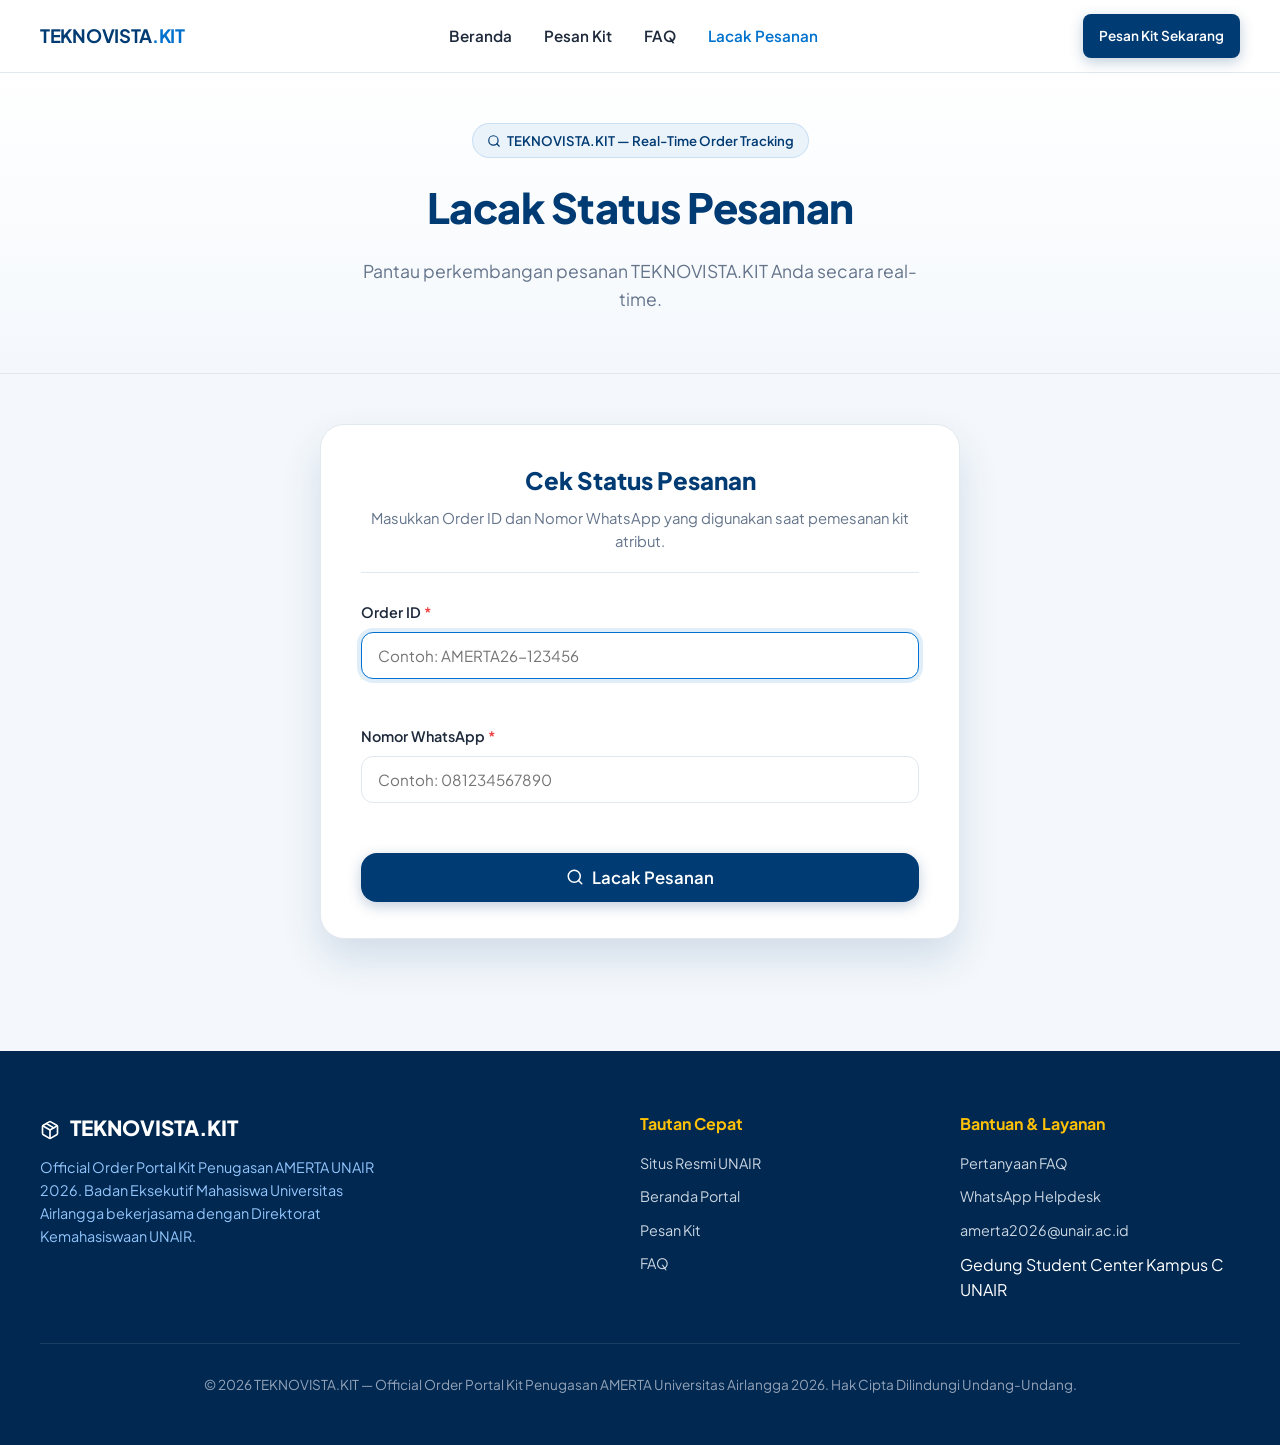
==== tracking.html @ 71c9400e "first commit" ====
<!DOCTYPE html>
<html lang="id">
<head>
  <meta charset="UTF-8" />
  <meta name="viewport" content="width=device-width, initial-scale=1.0" />
  <title>Lacak Status Pesanan — TEKNOVISTA.KIT AMERTA 2026</title>
  <meta name="description" content="Pantau perkembangan pesanan TEKNOVISTA.KIT Kit Penugasan AMERTA Universitas Airlangga 2026 secara real-time." />
  <meta name="keywords" content="Lacak Pesanan TEKNOVISTA.KIT, AMERTA 2026, Tracking Order UNAIR" />
  <link rel="stylesheet" href="css/style.css" />
</head>
<body>

  <!-- =========================================================================
       NAVIGATION BAR (Existing Site Navbar Structure)
       ========================================================================= -->
  <nav class="navbar" role="navigation" aria-label="Navigasi Utama">
    <div class="container">
      <a href="index.html" class="brand-link" aria-label="Beranda TEKNOVISTA.KIT">
        <span class="font-bold text-primary" style="font-size: 1.15rem; letter-spacing: -0.3px;">TEKNOVISTA<span class="text-accent">.KIT</span></span>
      </a>
      <ul class="nav-links">
        <li><a href="index.html#hero-section">Beranda</a></li>
        <li><a href="index.html#order-section">Pesan Kit</a></li>
        <li><a href="index.html#faq-section">FAQ</a></li>
        <li><a href="tracking.html" style="color: var(--accent);">Lacak Pesanan</a></li>
      </ul>
      <a href="index.html#order-section" class="btn btn-primary btn-sm">Pesan Kit Sekarang</a>
    </div>
  </nav>

  <!-- =========================================================================
       HERO SECTION
       ========================================================================= -->
  <header class="hero tracking-hero">
    <div class="container text-center">
      <div class="badge">
        <svg class="lucide-icon" xmlns="http://www.w3.org/2000/svg" width="14" height="14" viewBox="0 0 24 24" fill="none" stroke="currentColor" stroke-width="2" stroke-linecap="round" stroke-linejoin="round"><circle cx="11" cy="11" r="8"/><path d="m21 21-4.3-4.3"/></svg>
        <span>TEKNOVISTA.KIT — Real-Time Order Tracking</span>
      </div>
      <h1>Lacak Status Pesanan</h1>
      <p class="subtitle mx-auto">
        Pantau perkembangan pesanan TEKNOVISTA.KIT Anda secara real-time.
      </p>
    </div>
  </header>

  <!-- =========================================================================
       MAIN TRACKING CONTENT
       ========================================================================= -->
  <main role="main">
    <section class="section-padding tracking-section" aria-label="Pencarian Status Pesanan">
      <div class="container tracking-container">
        
        <!-- Tracking Card (Form) -->
        <div class="tracking-card">
          <div class="tracking-card-header">
            <h3>Cek Status Pesanan</h3>
            <p>Masukkan Order ID dan Nomor WhatsApp yang digunakan saat pemesanan kit atribut.</p>
          </div>

          <form id="trackingForm" onsubmit="return false;" aria-label="Formulir Lacak Pesanan">
            <div class="form-group mb-4">
              <label class="form-label" for="track-order-id">
                <span>Order ID <span class="required-mark">*</span></span>
              </label>
              <input 
                type="text" 
                id="track-order-id" 
                class="form-input" 
                placeholder="Contoh: AMERTA26-123456" 
                autocomplete="off" 
                required 
              />
              <div class="error-message" id="error-track-order-id"></div>
            </div>

            <div class="form-group mb-4">
              <label class="form-label" for="track-whatsapp">
                <span>Nomor WhatsApp <span class="required-mark">*</span></span>
              </label>
              <input 
                type="tel" 
                id="track-whatsapp" 
                class="form-input" 
                placeholder="Contoh: 081234567890" 
                required 
              />
              <div class="error-message" id="error-track-whatsapp"></div>
            </div>

            <div class="form-actions mt-4">
              <button type="submit" class="btn btn-primary btn-lg w-100" id="btnTrackOrder">
                <svg class="lucide-icon" xmlns="http://www.w3.org/2000/svg" width="18" height="18" viewBox="0 0 24 24" fill="none" stroke="currentColor" stroke-width="2" stroke-linecap="round" stroke-linejoin="round"><circle cx="11" cy="11" r="8"/><path d="m21 21-4.3-4.3"/></svg>
                <span>Lacak Pesanan</span>
              </button>
            </div>
          </form>
        </div>

        <!-- Loading State -->
        <div id="trackingLoadingState" class="tracking-loading-card" style="display: none;" role="status" aria-live="polite">
          <div class="tracking-spinner"></div>
          <p class="loading-text font-bold text-primary mt-3">Mencari data pesanan...</p>
          <p class="loading-subtext text-muted">Mohon tunggu sebentar, sistem sedang memverifikasi data pesanan Anda di database AMERTA 2026.</p>
        </div>

        <!-- Result / Error Card Container -->
        <div id="trackingResultContainer" class="tracking-result-container" style="display: none;" aria-live="polite"></div>

      </div>
    </section>
  </main>

  <!-- =========================================================================
       FOOTER (Existing Site Footer Structure)
       ========================================================================= -->
  <footer class="footer" role="contentinfo">
    <div class="container">
      <div class="footer-grid">
        <div class="footer-brand">
          <h4>
            <svg class="lucide-icon" style="margin-right: 6px;" xmlns="http://www.w3.org/2000/svg" width="20" height="20" viewBox="0 0 24 24" fill="none" stroke="currentColor" stroke-width="2" stroke-linecap="round" stroke-linejoin="round"><path d="m7.5 4.27 9 5.15"/><path d="M21 8a2 2 0 0 0-1-1.73l-7-4a2 2 0 0 0-2 0l-7 4A2 2 0 0 0 3 8v8a2 2 0 0 0 1 1.73l7 4a2 2 0 0 0 2 0l7-4A2 2 0 0 0 21 16Z"/><path d="m3.3 7 8.7 5 8.7-5"/><path d="M12 22V12"/></svg>
            <span>TEKNOVISTA.KIT</span>
          </h4>
          <p>
            Official Order Portal Kit Penugasan AMERTA UNAIR 2026. Badan Eksekutif Mahasiswa Universitas Airlangga bekerjasama dengan Direktorat Kemahasiswaan UNAIR.
          </p>
        </div>

        <div class="footer-col">
          <h5>Tautan Cepat</h5>
          <div class="footer-links">
            <a href="https://unair.ac.id" target="_blank" rel="noopener">Situs Resmi UNAIR</a>
            <a href="index.html#hero-section">Beranda Portal</a>
            <a href="index.html#order-section">Pesan Kit</a>
            <a href="index.html#faq-section">FAQ</a>
          </div>
        </div>

        <div class="footer-col">
          <h5>Bantuan &amp; Layanan</h5>
          <div class="footer-links">
            <a href="index.html#faq-section">Pertanyaan FAQ</a>
            <a href="https://wa.me/6281234567890" target="_blank" rel="noopener">WhatsApp Helpdesk</a>
            <a href="mailto:amerta2026@unair.ac.id">amerta2026@unair.ac.id</a>
            <span>Gedung Student Center Kampus C UNAIR</span>
          </div>
        </div>
      </div>

      <div class="footer-bottom">
        &copy; 2026 TEKNOVISTA.KIT — Official Order Portal Kit Penugasan AMERTA Universitas Airlangga 2026. Hak Cipta Dilindungi Undang-Undang.
      </div>
    </div>
  </footer>

  <div id="toastContainer" class="toast-container" role="alert" aria-live="assertive"></div>

  <!-- Modular JavaScript Dependencies -->
  <script src="js/constants.js"></script>
  <script src="js/config.js"></script>
  <script src="js/services/trackingService.js"></script>
  <script src="js/tracking.js"></script>
</body>
</html>
---- css/style.css ----
@import url('https://fonts.googleapis.com/css2?family=Plus+Jakarta+Sans:wght@400;500;600;700;800&display=swap');

/* ==========================================================================
   1. DESIGN SYSTEM & VARIABLES
   ========================================================================== */
:root {
  /* Color Palette - Official Universitas Airlangga Deep Blue & Modern Ice Blue */
  --primary: #003B73;
  --primary-light: #0056A8;
  --primary-dark: #002850;
  --accent: #0072CE;
  --accent-hover: #005EAA;
  --accent-light: #EBF3FA;
  --surface: #FFFFFF;
  --background: #F4F8FC;
  
  /* Text & Typography */
  --text-main: #1E293B;
  --text-muted: #64748B;
  --text-light: #94A3B8;
  --border: #E2E8F0;
  --border-focus: #0072CE;
  
  /* Status Colors */
  --success: #10B981;
  --success-light: #ECFDF5;
  --warning: #F59E0B;
  --warning-light: #FFFBEB;
  --error: #EF4444;
  --error-light: #FEF2F2;
  
  /* Shadows - Soft & Premium */
  --shadow-sm: 0 2px 8px rgba(0, 59, 115, 0.04);
  --shadow-md: 0 6px 18px rgba(0, 59, 115, 0.07);
  --shadow-lg: 0 14px 30px rgba(0, 59, 115, 0.10);
  --shadow-xl: 0 20px 40px rgba(0, 59, 115, 0.14);
  
  /* Radii & Transitions */
  --radius-sm: 8px;
  --radius-md: 12px;
  --radius-lg: 16px;
  --radius-xl: 24px;
  --radius-full: 9999px;
  --transition: all 250ms cubic-bezier(0.4, 0, 0.2, 1);
}

/* ==========================================================================
   2. RESET & BASE STYLES
   ========================================================================== */
*, *::before, *::after {
  box-sizing: border-box;
  margin: 0;
  padding: 0;
}

html {
  scroll-behavior: smooth;
  font-size: 16px;
  overflow-x: hidden;
}

body {
  font-family: 'Plus Jakarta Sans', -apple-system, BlinkMacSystemFont, "Segoe UI", Roboto, sans-serif;
  background-color: var(--background);
  color: var(--text-main);
  line-height: 1.6;
  -webkit-font-smoothing: antialiased;
  -moz-osx-font-smoothing: grayscale;
  overflow-x: hidden;
}

img, svg {
  max-width: 100%;
  height: auto;
  display: block;
}

a {
  color: inherit;
  text-decoration: none;
}

button, input, select, textarea {
  font-family: inherit;
  font-size: inherit;
  border: none;
  background: none;
  outline: none;
}

button {
  cursor: pointer;
}

ul, ol {
  list-style: none;
}

/* ==========================================================================
   3. UTILITIES & LAYOUT CONTAINERS
   ========================================================================== */
.container {
  width: 100%;
  max-width: 1240px;
  margin: 0 auto;
  padding: 0 20px;
}

.section-padding {
  padding: 80px 0;
}

@media (max-width: 768px) {
  .section-padding {
    padding: 50px 0;
  }
}

.text-center { text-align: center; }
.font-bold { font-weight: 700; }
.text-accent { color: var(--accent); }
.text-primary { color: var(--primary); }
.text-muted { color: var(--text-muted); }

.badge {
  display: inline-flex;
  align-items: center;
  gap: 6px;
  padding: 6px 14px;
  border-radius: var(--radius-full);
  font-size: 0.825rem;
  font-weight: 600;
  background-color: var(--accent-light);
  color: var(--primary);
  margin-bottom: 16px;
  border: 1px solid rgba(0, 114, 206, 0.15);
}

/* ==========================================================================
   4. NAVIGATION BAR
   ========================================================================== */
.navbar {
  position: sticky;
  top: 0;
  z-index: 100;
  background-color: rgba(255, 255, 255, 0.92);
  backdrop-filter: blur(12px);
  border-bottom: 1px solid var(--border);
  padding: 14px 0;
  transition: var(--transition);
}

.navbar .container {
  display: flex;
  align-items: center;
  justify-content: space-between;
}

.brand-link {
  display: flex;
  align-items: center;
  gap: 12px;
}

.brand-link img {
  height: 44px;
  width: auto;
}

.nav-links {
  display: flex;
  align-items: center;
  gap: 32px;
}

.nav-links a {
  font-weight: 600;
  color: var(--text-main);
  transition: var(--transition);
  font-size: 0.95rem;
}

.nav-links a:hover {
  color: var(--accent);
}

@media (max-width: 768px) {
  .navbar {
    padding: 10px 0;
  }
  .navbar .container {
    display: flex;
    flex-wrap: wrap;
    align-items: center;
    justify-content: space-between;
    gap: 10px;
  }
  .brand-link {
    flex: 0 0 auto;
  }
  .navbar .btn {
    flex: 0 0 auto;
    padding: 7px 14px;
    font-size: 0.82rem;
    min-height: 38px;
    border-radius: var(--radius-sm);
  }
  .nav-links {
    display: flex !important;
    width: 100%;
    order: 3;
    justify-content: flex-start;
    align-items: center;
    gap: 8px;
    padding-top: 10px;
    margin-top: 4px;
    border-top: 1px dashed var(--border);
    overflow-x: auto;
    -webkit-overflow-scrolling: touch;
    scrollbar-width: none;
  }
  .nav-links::-webkit-scrollbar {
    display: none;
  }
  .nav-links li {
    flex-shrink: 0;
  }
  .nav-links a {
    display: inline-flex;
    align-items: center;
    padding: 6px 14px;
    font-size: 0.825rem;
    border-radius: var(--radius-full);
    background-color: var(--surface);
    border: 1px solid var(--border);
    white-space: nowrap;
    line-height: 1.2;
  }
  .nav-links a[href="tracking.html"],
  .nav-links a[href*="tracking.html"] {
    background-color: #EBF3FA;
    color: var(--accent) !important;
    border-color: #93C5FD;
    font-weight: 700;
  }
}

/* ==========================================================================
   5. BUTTONS
   ========================================================================== */
.btn {
  display: inline-flex;
  align-items: center;
  justify-content: center;
  gap: 8px;
  padding: 12px 24px;
  border-radius: var(--radius-md);
  font-weight: 600;
  font-size: 0.95rem;
  transition: var(--transition);
  text-align: center;
  white-space: nowrap;
}

.btn-primary {
  background-color: var(--primary);
  color: #FFFFFF;
  box-shadow: 0 4px 14px rgba(0, 59, 115, 0.25);
}

.btn-primary:hover:not(:disabled) {
  background-color: var(--primary-light);
  transform: translateY(-2px);
  box-shadow: 0 6px 20px rgba(0, 59, 115, 0.35);
}

.btn-accent {
  background-color: var(--accent);
  color: #FFFFFF;
  box-shadow: 0 4px 14px rgba(0, 114, 206, 0.25);
}

.btn-accent:hover:not(:disabled) {
  background-color: var(--accent-hover);
  transform: translateY(-2px);
  box-shadow: 0 6px 20px rgba(0, 114, 206, 0.35);
}

.btn-secondary {
  background-color: var(--surface);
  color: var(--primary);
  border: 1px solid var(--border);
}

.btn-secondary:hover:not(:disabled) {
  background-color: var(--accent-light);
  border-color: var(--accent);
  transform: translateY(-2px);
}

.btn-outline {
  background-color: transparent;
  color: var(--primary);
  border: 2px solid var(--primary);
}

.btn-outline:hover:not(:disabled) {
  background-color: var(--primary);
  color: #FFFFFF;
}

.btn-whatsapp {
  background-color: #25D366;
  color: #FFFFFF;
  box-shadow: 0 4px 14px rgba(37, 211, 102, 0.25);
}

.btn-whatsapp:hover:not(:disabled) {
  background-color: #1EBE5D;
  transform: translateY(-2px);
  box-shadow: 0 6px 20px rgba(37, 211, 102, 0.35);
}

.btn:disabled {
  opacity: 0.5;
  cursor: not-allowed;
  transform: none !important;
  box-shadow: none !important;
}

.btn-lg {
  padding: 14px 32px;
  font-size: 1.05rem;
  border-radius: var(--radius-lg);
}

.btn-sm {
  padding: 8px 16px;
  font-size: 0.85rem;
  border-radius: var(--radius-sm);
}

/* ==========================================================================
   6. HERO SECTION
   ========================================================================== */
.hero {
  position: relative;
  padding: 60px 0 100px;
  background: linear-gradient(180deg, var(--surface) 0%, var(--background) 100%);
  overflow: hidden;
}

.hero-grid {
  display: grid;
  grid-template-columns: 1.1fr 0.9fr;
  align-items: center;
  gap: 48px;
}

@media (max-width: 1024px) {
  .hero-grid {
    grid-template-columns: 1fr;
    justify-items: center;
    align-items: center;
    text-align: center;
    width: 100%;
    margin: 0 auto;
  }
  .hero-content {
    display: flex;
    flex-direction: column;
    align-items: center;
    justify-content: center;
    text-align: center;
    width: 100%;
    max-width: 100%;
    margin: 0 auto;
  }
}

.hero-content h1 {
  font-size: 3rem;
  font-weight: 800;
  color: var(--primary);
  line-height: 1.15;
  margin-bottom: 20px;
  letter-spacing: -0.5px;
}

@media (max-width: 768px) {
  .hero-content h1 {
    font-size: 2.1rem;
  }
}

@media (max-width: 414px) {
  .hero-content h1 {
    font-size: 1.85rem;
  }
}

.hero-content p.subtitle {
  font-size: 1.125rem;
  color: var(--text-muted);
  margin-bottom: 32px;
  max-width: 580px;
}

@media (max-width: 1024px) {
  .hero-content p.subtitle {
    margin: 0 auto 32px;
  }
}

/* Countdown Box */
.countdown-container {
  background-color: var(--surface);
  border: 1px solid var(--border);
  border-radius: var(--radius-lg);
  padding: 20px 24px;
  box-shadow: var(--shadow-md);
  margin-bottom: 36px;
  display: inline-block;
  box-sizing: border-box;
}

@media (max-width: 1024px) {
  .countdown-container {
    display: flex;
    flex-direction: column;
    align-items: center;
    justify-content: center;
    width: 100%;
    max-width: 460px;
    margin: 0 auto 36px;
  }
}

.countdown-header {
  font-size: 0.85rem;
  font-weight: 700;
  color: var(--primary);
  text-transform: uppercase;
  letter-spacing: 0.5px;
  margin-bottom: 14px;
  display: flex;
  align-items: center;
  gap: 8px;
}

@media (max-width: 1024px) {
  .countdown-header {
    justify-content: center;
    text-align: center;
    width: 100%;
  }
}

.countdown-grid {
  display: flex;
  align-items: center;
  gap: 16px;
}

@media (max-width: 1024px) {
  .countdown-grid {
    justify-content: center;
    width: 100%;
    max-width: 100%;
    margin: 0 auto;
  }
}

.countdown-item {
  display: flex;
  flex-direction: column;
  align-items: center;
  min-width: 56px;
}

.countdown-val {
  font-size: 1.75rem;
  font-weight: 800;
  color: var(--primary);
  line-height: 1;
}

.countdown-label {
  font-size: 0.725rem;
  font-weight: 600;
  color: var(--text-muted);
  margin-top: 4px;
}

.countdown-sep {
  font-size: 1.5rem;
  font-weight: 700;
  color: var(--accent);
  margin-top: -14px;
}

@media (max-width: 480px) {
  .countdown-container {
    padding: 18px 12px;
    width: 100%;
    max-width: 100%;
  }
  .countdown-grid {
    gap: 8px;
    justify-content: center;
    width: 100%;
  }
  .countdown-item {
    min-width: 48px;
    flex: 0 1 auto;
  }
  .countdown-val {
    font-size: 1.5rem;
  }
  .countdown-sep {
    font-size: 1.3rem;
    margin-top: -12px;
  }
}

@media (max-width: 360px) {
  .countdown-grid {
    gap: 6px;
  }
  .countdown-item {
    min-width: 42px;
  }
  .countdown-val {
    font-size: 1.35rem;
  }
}

.hero-actions {
  display: flex;
  align-items: center;
  gap: 16px;
  flex-wrap: wrap;
}

@media (max-width: 1024px) {
  .hero-actions {
    justify-content: center;
    align-items: center;
    width: 100%;
    max-width: 460px;
    margin: 0 auto;
  }
}

@media (max-width: 480px) {
  .hero-actions {
    flex-direction: column;
    width: 100%;
    max-width: 100%;
    gap: 14px;
  }
  .hero-actions .btn {
    width: 100%;
    max-width: 380px;
    margin: 0 auto;
    display: flex;
    align-items: center;
    justify-content: center;
    text-align: center;
  }
}

.hero-visual {
  display: flex;
  justify-content: center;
  align-items: center;
  width: 100%;
  margin: 0 auto;
}

.hero-visual img {
  width: 100%;
  max-width: 480px;
  margin: 0 auto;
  display: block;
  filter: drop-shadow(0 15px 30px rgba(0, 59, 115, 0.12));
}

/* Scroll Indicator */
.scroll-indicator {
  display: flex;
  flex-direction: column;
  align-items: center;
  justify-content: center;
  margin: 50px auto 0;
  width: 100%;
  text-align: center;
  color: var(--text-muted);
  font-size: 0.8rem;
  font-weight: 600;
  gap: 8px;
}

.scroll-mouse {
  width: 24px;
  height: 40px;
  border: 2px solid var(--text-light);
  border-radius: 12px;
  position: relative;
  display: flex;
  justify-content: center;
}

.scroll-wheel {
  width: 4px;
  height: 8px;
  background-color: var(--accent);
  border-radius: 2px;
  margin-top: 6px;
  animation: scrollDown 1.8s infinite ease-in-out;
}

@keyframes scrollDown {
  0% { transform: translateY(0); opacity: 1; }
  80% { transform: translateY(14px); opacity: 0; }
  100% { transform: translateY(0); opacity: 0; }
}

/* ==========================================================================
   7. PRODUCT PREVIEW SECTION
   ========================================================================== */
.section-header {
  margin-bottom: 50px;
}

.section-header h2 {
  font-size: 2.25rem;
  font-weight: 800;
  color: var(--primary);
  margin-bottom: 12px;
}

@media (max-width: 768px) {
  .section-header h2 {
    font-size: 1.75rem;
  }
}

.section-header p {
  font-size: 1.05rem;
  color: var(--text-muted);
  max-width: 600px;
  margin: 0 auto;
}

/* ==========================================================================
   8. MULTI-STEP ORDER WIZARD (TALLY INSPIRED)
   ========================================================================== */
.wizard-section {
  background-color: var(--surface);
  border-radius: var(--radius-xl);
  box-shadow: var(--shadow-xl);
  border: 1px solid var(--border);
  overflow: hidden;
  margin: 40px 0;
}

/* Wizard Header & Progress */
.wizard-progress-bar {
  background-color: var(--background);
  padding: 24px 36px;
  border-bottom: 1px solid var(--border);
}

@media (max-width: 768px) {
  .wizard-progress-bar {
    padding: 20px 16px;
  }
}

.steps-list {
  display: flex;
  justify-content: space-between;
  align-items: center;
  max-width: 850px;
  margin: 0 auto;
  position: relative;
}

.step-item {
  display: flex;
  align-items: center;
  gap: 10px;
  position: relative;
  z-index: 2;
}

.step-circle {
  width: 36px;
  height: 36px;
  border-radius: 50%;
  background-color: var(--surface);
  border: 2px solid var(--border);
  color: var(--text-muted);
  font-weight: 700;
  font-size: 0.95rem;
  display: flex;
  align-items: center;
  justify-content: center;
  transition: var(--transition);
}

.step-label {
  font-size: 0.875rem;
  font-weight: 600;
  color: var(--text-muted);
  transition: var(--transition);
}

@media (max-width: 768px) {
  .step-label {
    display: none;
  }
}

.step-item.active .step-circle {
  background-color: var(--accent);
  border-color: var(--accent);
  color: #FFFFFF;
  box-shadow: 0 0 0 4px rgba(0, 114, 206, 0.15);
}

.step-item.active .step-label {
  color: var(--primary);
  font-weight: 700;
}

.step-item.completed .step-circle {
  background-color: var(--success);
  border-color: var(--success);
  color: #FFFFFF;
}

.step-item.completed .step-label {
  color: var(--text-main);
}

/* Wizard Content Panels */
.wizard-content {
  padding: 48px 56px;
  min-height: 480px;
}

@media (max-width: 768px) {
  .wizard-content {
    padding: 30px 20px;
  }
}

.step-panel {
  display: none;
  animation: fadeIn 300ms ease forwards;
}

.step-panel.active {
  display: block;
}

@keyframes fadeIn {
  from { opacity: 0; transform: translateY(8px); }
  to { opacity: 1; transform: translateY(0); }
}

.panel-header {
  margin-bottom: 32px;
}

.panel-header h3 {
  font-size: 1.75rem;
  font-weight: 800;
  color: var(--primary);
  margin-bottom: 8px;
}

.panel-header p {
  color: var(--text-muted);
  font-size: 0.95rem;
}

/* Form Styles */
.form-grid {
  display: grid;
  grid-template-columns: 1fr 1fr;
  gap: 24px;
}

@media (max-width: 768px) {
  .form-grid {
    grid-template-columns: 1fr;
    gap: 20px;
  }
}

.form-group {
  display: flex;
  flex-direction: column;
  gap: 8px;
}

.form-group.full-width {
  grid-column: 1 / -1;
}

.form-label {
  font-size: 0.9rem;
  font-weight: 600;
  color: var(--text-main);
  display: flex;
  justify-content: space-between;
}

.required-mark {
  color: #EF4444;
}

.form-input, .form-select, .form-textarea {
  width: 100%;
  padding: 13px 16px;
  border-radius: var(--radius-md);
  border: 1.5px solid var(--border);
  background-color: var(--surface);
  font-size: 0.95rem;
  color: var(--text-main);
  transition: var(--transition);
}

.form-input:focus, .form-select:focus, .form-textarea:focus {
  border-color: var(--accent);
  box-shadow: 0 0 0 4px rgba(0, 114, 206, 0.12);
}

.form-input.error, .form-select.error {
  border-color: var(--error);
  background-color: var(--error-light);
}

.form-input.success, .form-select.success {
  border-color: var(--success);
}

.error-message {
  font-size: 0.8rem;
  color: var(--error);
  font-weight: 500;
  min-height: 18px;
}

/* Split Garuda & Ksatria Inputs */
.split-input-grid {
  display: grid;
  grid-template-columns: 1fr 1fr;
  gap: 16px;
  width: 100%;
}

@media (max-width: 359px) {
  .split-input-grid {
    grid-template-columns: 1fr;
    gap: 12px;
  }
}

.split-input-col {
  display: flex;
  flex-direction: column;
  gap: 6px;
  width: 100%;
}

.split-input-label {
  font-size: 0.85rem;
  font-weight: 600;
  color: var(--text-muted);
}

/* Wizard Footer Controls */
.wizard-footer {
  padding: 24px 56px;
  background-color: var(--background);
  border-top: 1px solid var(--border);
  display: flex;
  justify-content: space-between;
  align-items: center;
}

@media (max-width: 768px) {
  .wizard-footer {
    padding: 20px;
  }
}

/* ==========================================================================
   9. STEP 2: PRODUCT SELECTION & BUNDLE LOGIC
   ========================================================================== */
.bundle-banner {
  background: linear-gradient(135deg, var(--primary) 0%, var(--accent) 100%);
  border-radius: var(--radius-lg);
  padding: 28px;
  color: #FFFFFF;
  margin-bottom: 36px;
  display: flex;
  align-items: center;
  justify-content: space-between;
  gap: 24px;
  position: relative;
  overflow: hidden;
  box-shadow: var(--shadow-md);
}

@media (max-width: 768px) {
  .bundle-banner {
    flex-direction: column;
    align-items: flex-start;
  }
}

.bundle-badge {
  background-color: #FFC107;
  color: var(--primary);
  font-size: 0.75rem;
  font-weight: 800;
  padding: 4px 12px;
  border-radius: var(--radius-full);
  text-transform: uppercase;
  margin-bottom: 12px;
  display: inline-block;
}

.bundle-banner h4 {
  font-size: 1.4rem;
  font-weight: 800;
  margin-bottom: 6px;
}

.bundle-banner p {
  font-size: 0.9rem;
  opacity: 0.9;
  max-width: 520px;
}

.bundle-price-box {
  text-align: right;
}

@media (max-width: 768px) {
  .bundle-price-box {
    text-align: left;
    width: 100%;
    display: flex;
    flex-direction: column;
    align-items: flex-start;
    gap: 6px;
  }
  .bundle-price-strike {
    font-size: 0.88rem;
    line-height: 1.2;
    margin-bottom: 0;
  }
  .bundle-price {
    font-size: 1.6rem;
    line-height: 1.25;
    margin-bottom: 8px;
  }
  .bundle-price-box .btn,
  #btnToggleBundle {
    width: 100%;
    min-height: 48px;
    display: flex;
    align-items: center;
    justify-content: center;
    text-align: center;
    margin-top: 6px !important;
    white-space: normal;
    word-break: break-word;
    box-sizing: border-box;
  }
}

.bundle-price-strike {
  font-size: 0.9rem;
  text-decoration: line-through;
  opacity: 0.8;
}

.bundle-price {
  font-size: 1.75rem;
  font-weight: 800;
  color: #FFC107;
}

.selection-grid {
  display: grid;
  grid-template-columns: repeat(auto-fit, minmax(280px, 1fr));
  gap: 20px;
}

.select-product-card {
  border: 1.5px solid var(--border);
  border-radius: var(--radius-lg);
  padding: 18px;
  background-color: var(--surface);
  transition: var(--transition);
  cursor: pointer;
  display: flex;
  gap: 16px;
  align-items: flex-start;
}

.select-product-card:hover {
  border-color: var(--accent);
  background-color: var(--accent-light);
}

.select-product-card.active {
  border: 2px solid var(--accent);
  background-color: var(--accent-light);
  box-shadow: 0 4px 12px rgba(0, 114, 206, 0.12);
}

.select-checkbox {
  width: 24px;
  height: 24px;
  border-radius: 6px;
  border: 2px solid var(--border);
  display: flex;
  align-items: center;
  justify-content: center;
  flex-shrink: 0;
  transition: var(--transition);
  color: #FFFFFF;
  margin-top: 4px;
}

.select-product-card.active .select-checkbox {
  background-color: var(--accent);
  border-color: var(--accent);
}

.select-thumb {
  width: 70px;
  height: 70px;
  border-radius: var(--radius-sm);
  background-color: var(--background);
  display: flex;
  align-items: center;
  justify-content: center;
  flex-shrink: 0;
  padding: 6px;
}

.select-thumb img {
  max-height: 100%;
}

.select-details {
  flex-grow: 1;
}

.select-details h5 {
  font-size: 1.05rem;
  font-weight: 700;
  color: var(--primary);
  margin-bottom: 4px;
}

.select-details .price {
  font-size: 1.025rem;
  font-weight: 800;
  color: var(--accent);
}

.select-details .select-desc {
  font-size: 0.825rem;
  color: var(--text-muted);
  margin-top: 6px;
  line-height: 1.45;
  display: -webkit-box;
  -webkit-line-clamp: 2;
  -webkit-box-orient: vertical;
  overflow: hidden;
}

/* Summary Live Bar */
.summary-live-bar {
  margin-top: 32px;
  padding: 20px 24px;
  background-color: var(--background);
  border-radius: var(--radius-lg);
  border: 1px solid var(--border);
  display: flex;
  justify-content: space-between;
  align-items: center;
}

@media (max-width: 414px) {
  .summary-live-bar {
    flex-direction: column;
    align-items: flex-start;
    gap: 12px;
  }
}

.summary-live-bar .total-label {
  font-size: 0.9rem;
  color: var(--text-muted);
  font-weight: 600;
}

.summary-live-bar .total-amount {
  font-size: 1.5rem;
  font-weight: 800;
  color: var(--primary);
}

/* ==========================================================================
   10. STEP 3: PAYMENT & FILE UPLOAD
   ========================================================================== */
.payment-grid {
  display: grid;
  grid-template-columns: 1fr 1fr;
  gap: 32px;
}

@media (max-width: 900px) {
  .payment-grid {
    grid-template-columns: 1fr;
  }
}

.payment-card {
  border: 1px solid var(--border);
  border-radius: var(--radius-lg);
  padding: 24px;
  background-color: var(--surface);
  box-shadow: var(--shadow-sm);
}

.payment-card h4 {
  font-size: 1.15rem;
  font-weight: 700;
  color: var(--primary);
  margin-bottom: 16px;
  padding-bottom: 12px;
  border-bottom: 1px solid var(--border);
}

.qris-box {
  display: flex;
  flex-direction: column;
  align-items: center;
  gap: 16px;
  padding: 16px;
  background-color: var(--background);
  border-radius: var(--radius-md);
}

.qris-box img {
  width: 200px;
  max-width: 100%;
  border-radius: var(--radius-sm);
  box-shadow: var(--shadow-sm);
}

.bank-info {
  margin-top: 16px;
  display: flex;
  flex-direction: column;
  gap: 12px;
}

.bank-row {
  display: flex;
  justify-content: space-between;
  align-items: center;
  padding: 12px 14px;
  background-color: var(--background);
  border-radius: var(--radius-sm);
  font-size: 0.9rem;
}

/* Drag & Drop Upload UI */
.upload-zone {
  border: 2px dashed var(--border);
  border-radius: var(--radius-lg);
  padding: 36px 20px;
  text-align: center;
  background-color: var(--background);
  transition: var(--transition);
  cursor: pointer;
}

.upload-zone:hover, .upload-zone.dragover {
  border-color: var(--accent);
  background-color: var(--accent-light);
}

.upload-icon {
  width: 54px;
  height: 54px;
  border-radius: 50%;
  background-color: #FFFFFF;
  color: var(--accent);
  display: flex;
  align-items: center;
  justify-content: center;
  margin: 0 auto 16px;
  box-shadow: var(--shadow-sm);
}

.upload-zone h5 {
  font-size: 1.05rem;
  font-weight: 700;
  color: var(--text-main);
  margin-bottom: 6px;
}

.upload-zone p {
  font-size: 0.85rem;
  color: var(--text-muted);
}

.file-preview-box {
  margin-top: 20px;
  padding: 16px;
  border: 1px solid var(--border);
  border-radius: var(--radius-md);
  background-color: var(--surface);
  display: flex;
  align-items: center;
  justify-content: space-between;
  gap: 16px;
}

.file-preview-content {
  display: flex;
  align-items: center;
  gap: 12px;
  overflow: hidden;
}

.file-thumb {
  width: 48px;
  height: 48px;
  border-radius: 6px;
  background-color: var(--accent-light);
  display: flex;
  align-items: center;
  justify-content: center;
  flex-shrink: 0;
  overflow: hidden;
}

.file-thumb img {
  width: 100%;
  height: 100%;
  object-fit: cover;
}

.file-info {
  overflow: hidden;
}

.file-name {
  font-size: 0.9rem;
  font-weight: 700;
  color: var(--text-main);
  white-space: nowrap;
  overflow: hidden;
  text-overflow: ellipsis;
}

.file-size {
  font-size: 0.775rem;
  color: var(--text-muted);
}

.file-actions {
  display: flex;
  gap: 8px;
  flex-shrink: 0;
}

/* ==========================================================================
   11. STEP 4: CONFIRMATION REVIEW
   ========================================================================== */
.confirm-grid {
  display: grid;
  grid-template-columns: 1.1fr 0.9fr;
  gap: 28px;
}

@media (max-width: 900px) {
  .confirm-grid {
    grid-template-columns: 1fr;
  }
}

.review-box {
  background-color: var(--background);
  border: 1px solid var(--border);
  border-radius: var(--radius-lg);
  padding: 24px;
  margin-bottom: 20px;
}

.review-box h4 {
  font-size: 1.1rem;
  font-weight: 700;
  color: var(--primary);
  margin-bottom: 16px;
  display: flex;
  justify-content: space-between;
  align-items: center;
}

.review-row {
  display: flex;
  justify-content: space-between;
  padding: 10px 0;
  border-bottom: 1px solid rgba(226, 232, 240, 0.8);
  font-size: 0.925rem;
}

.review-row:last-child {
  border-bottom: none;
}

.review-row .label {
  color: var(--text-muted);
}

.review-row .val {
  font-weight: 600;
  color: var(--text-main);
  text-align: right;
}

/* ==========================================================================
   12. STEP 5: SUCCESS & ORDER ID
   ========================================================================== */
.success-panel {
  text-align: center;
  max-width: 650px;
  margin: 0 auto;
  padding: 20px 0;
}

.success-illustration {
  width: 220px;
  margin: 0 auto 24px;
}

.success-panel h3 {
  font-size: 2rem;
  font-weight: 800;
  color: var(--primary);
  margin-bottom: 12px;
}

.success-panel p {
  color: var(--text-muted);
  font-size: 1.05rem;
  margin-bottom: 28px;
}

.order-id-card {
  background-color: var(--accent-light);
  border: 2px dashed var(--accent);
  border-radius: var(--radius-lg);
  padding: 24px;
  margin-bottom: 32px;
}

.order-id-label {
  font-size: 0.8rem;
  font-weight: 700;
  color: var(--text-muted);
  text-transform: uppercase;
  letter-spacing: 1px;
  margin-bottom: 8px;
}

.order-id-value {
  font-size: 2rem;
  font-weight: 900;
  color: var(--primary);
  letter-spacing: 2px;
  margin-bottom: 16px;
}

.success-actions {
  display: flex;
  justify-content: center;
  gap: 16px;
  flex-wrap: wrap;
}

@media (max-width: 414px) {
  .success-actions .btn {
    width: 100%;
  }
}

/* ==========================================================================
   13. FAQ ACCORDION
   ========================================================================== */
.faq-list {
  max-width: 800px;
  margin: 0 auto;
  display: flex;
  flex-direction: column;
  gap: 16px;
}

.faq-item {
  background-color: var(--surface);
  border: 1px solid var(--border);
  border-radius: var(--radius-md);
  overflow: hidden;
  transition: var(--transition);
}

.faq-header {
  padding: 20px 24px;
  display: flex;
  justify-content: space-between;
  align-items: center;
  cursor: pointer;
  font-weight: 700;
  font-size: 1.05rem;
  color: var(--primary);
}

.faq-header:hover {
  color: var(--accent);
}

.faq-icon {
  width: 24px;
  height: 24px;
  display: flex;
  align-items: center;
  justify-content: center;
  transition: transform 300ms ease;
  color: var(--text-muted);
}

.faq-item.active .faq-icon {
  transform: rotate(180deg);
  color: var(--accent);
}

.faq-item.active {
  border-color: var(--accent);
  box-shadow: var(--shadow-sm);
}

.faq-body {
  max-height: 0;
  overflow: hidden;
  transition: max-height 350ms ease;
}

.faq-content {
  padding: 0 24px 20px;
  color: var(--text-muted);
  font-size: 0.95rem;
}

/* ==========================================================================
   14. FOOTER
   ========================================================================== */
.footer {
  background-color: var(--primary-dark);
  color: #FFFFFF;
  padding: 60px 0 30px;
}

.footer-grid {
  display: grid;
  grid-template-columns: 2fr 1fr 1fr;
  gap: 40px;
  margin-bottom: 40px;
}

@media (max-width: 768px) {
  .footer-grid {
    grid-template-columns: 1fr;
    gap: 30px;
  }
}

.footer-brand h4 {
  font-size: 1.3rem;
  font-weight: 800;
  margin-bottom: 12px;
}

.footer-brand p {
  color: #93C5FD;
  font-size: 0.9rem;
  max-width: 360px;
}

.footer-col h5 {
  font-size: 1rem;
  font-weight: 700;
  margin-bottom: 16px;
  color: #FFC107;
}

.footer-links {
  display: flex;
  flex-direction: column;
  gap: 10px;
}

.footer-links a {
  color: #CBD5E1;
  font-size: 0.9rem;
  transition: var(--transition);
}

.footer-links a:hover {
  color: #FFFFFF;
  padding-left: 4px;
}

.footer-bottom {
  padding-top: 30px;
  border-top: 1px solid rgba(255, 255, 255, 0.1);
  text-align: center;
  font-size: 0.85rem;
  color: #94A3B8;
}

/* ==========================================================================
   15. CUSTOM MODAL & TOAST NOTIFICATION
   ========================================================================== */
.toast-container {
  position: fixed;
  bottom: 24px;
  right: 24px;
  z-index: 9999;
  display: flex;
  flex-direction: column;
  gap: 12px;
}

.toast {
  background-color: var(--surface);
  border-left: 5px solid var(--accent);
  padding: 16px 20px;
  border-radius: var(--radius-md);
  box-shadow: var(--shadow-xl);
  display: flex;
  align-items: center;
  gap: 12px;
  min-width: 280px;
  animation: slideInRight 300ms ease;
}

.toast.success { border-left-color: var(--success); }
.toast.error { border-left-color: var(--error); }
.toast.info { border-left-color: var(--accent); }

@keyframes slideInRight {
  from { transform: translateX(100%); opacity: 0; }
  to { transform: translateX(0); opacity: 1; }
}

/* Confirmation Modal */
.modal-overlay {
  position: fixed;
  top: 0;
  left: 0;
  width: 100%;
  height: 100%;
  background-color: rgba(15, 23, 42, 0.6);
  backdrop-filter: blur(4px);
  z-index: 10000;
  display: flex;
  align-items: center;
  justify-content: center;
  padding: 20px;
  opacity: 0;
  pointer-events: none;
  transition: opacity 250ms ease;
}

.modal-overlay.active {
  opacity: 1;
  pointer-events: auto;
}

.modal-box {
  background-color: var(--surface);
  border-radius: var(--radius-xl);
  padding: 32px;
  max-width: 480px;
  width: 100%;
  box-shadow: var(--shadow-xl);
  transform: scale(0.95);
  transition: transform 250ms ease;
}

.modal-overlay.active .modal-box {
  transform: scale(1);
}

.modal-title {
  font-size: 1.35rem;
  font-weight: 800;
  color: var(--primary);
  margin-bottom: 12px;
}

.modal-desc {
  color: var(--text-muted);
  font-size: 0.95rem;
  margin-bottom: 24px;
}

.modal-actions {
  display: flex;
  justify-content: flex-end;
  gap: 12px;
}

/* ==========================================================================
   16. ORDER TRACKING PAGE STYLES
   ========================================================================== */
.tracking-hero {
  padding: 50px 0 60px;
  background: linear-gradient(180deg, var(--surface) 0%, var(--background) 100%);
  border-bottom: 1px solid var(--border);
}

.tracking-hero h1 {
  font-size: 2.6rem;
  font-weight: 800;
  color: var(--primary);
  margin-bottom: 16px;
  letter-spacing: -0.5px;
}

@media (max-width: 768px) {
  .tracking-hero h1 {
    font-size: 2rem;
  }
}

.mx-auto {
  margin-left: auto;
  margin-right: auto;
}

.tracking-hero .subtitle {
  font-size: 1.1rem;
  color: var(--text-muted);
  max-width: 580px;
}

.tracking-section {
  padding: 50px 0 80px;
  min-height: calc(100vh - 420px);
}

.tracking-container {
  max-width: 680px;
  margin: 0 auto;
  padding: 0 20px;
}

@media (max-width: 768px) {
  .tracking-container {
    max-width: 100%;
    padding: 0 16px;
  }
}

.tracking-card {
  background-color: var(--surface);
  border-radius: var(--radius-xl);
  border: 1px solid var(--border);
  box-shadow: var(--shadow-xl);
  padding: 36px 40px;
  margin-bottom: 32px;
  transition: var(--transition);
}

@media (max-width: 768px) {
  .tracking-card {
    padding: 24px 20px;
    border-radius: var(--radius-lg);
  }
}

.tracking-card-header {
  text-align: center;
  margin-bottom: 28px;
  padding-bottom: 20px;
  border-bottom: 1px solid var(--border);
}

.tracking-card-header h3 {
  font-size: 1.5rem;
  font-weight: 800;
  color: var(--primary);
  margin-bottom: 8px;
}

.tracking-card-header p {
  font-size: 0.925rem;
  color: var(--text-muted);
  line-height: 1.5;
}

.w-100 {
  width: 100%;
}

.mt-4 {
  margin-top: 24px;
}

.mb-4 {
  margin-bottom: 20px;
}

.tracking-loading-card {
  background-color: var(--surface);
  border-radius: var(--radius-xl);
  border: 1px solid var(--border);
  box-shadow: var(--shadow-md);
  padding: 48px 32px;
  text-align: center;
  margin-bottom: 32px;
  animation: fadeIn 300ms ease forwards;
}

.tracking-spinner {
  width: 52px;
  height: 52px;
  border: 4px solid var(--accent-light);
  border-top: 4px solid var(--accent);
  border-radius: 50%;
  margin: 0 auto 16px;
  animation: spin 1s linear infinite;
}

@keyframes spin {
  0% { transform: rotate(0deg); }
  100% { transform: rotate(360deg); }
}

.tracking-loading-card .loading-text {
  font-size: 1.15rem;
}

.tracking-loading-card .loading-subtext {
  font-size: 0.9rem;
  max-width: 420px;
  margin: 8px auto 0;
}

.tracking-result-container {
  animation: fadeIn 350ms cubic-bezier(0.4, 0, 0.2, 1) forwards;
}

.tracking-result-card {
  background-color: var(--surface);
  border-radius: var(--radius-xl);
  border: 1.5px solid var(--border);
  box-shadow: var(--shadow-xl);
  overflow: hidden;
  margin-bottom: 32px;
}

.tracking-result-header {
  background: linear-gradient(135deg, var(--primary) 0%, var(--accent) 100%);
  padding: 24px 32px;
  color: #FFFFFF;
  display: flex;
  justify-content: space-between;
  align-items: center;
  gap: 16px;
  flex-wrap: wrap;
}

@media (max-width: 600px) {
  .tracking-result-header {
    flex-direction: column;
    align-items: flex-start;
    padding: 20px 20px;
  }
}

.tracking-result-header h4 {
  font-size: 1.25rem;
  font-weight: 800;
  display: flex;
  align-items: center;
  gap: 10px;
}

.tracking-status-badge {
  display: inline-flex;
  align-items: center;
  gap: 8px;
  padding: 8px 18px;
  border-radius: var(--radius-full);
  font-size: 0.875rem;
  font-weight: 700;
  letter-spacing: 0.3px;
  box-shadow: var(--shadow-sm);
}

.badge-yellow {
  background-color: #FFFBEB;
  color: #B45309;
  border: 1px solid #FCD34D;
}

.badge-blue {
  background-color: #EBF3FA;
  color: #0072CE;
  border: 1px solid #93C5FD;
}

.badge-orange {
  background-color: #FFF7ED;
  color: #C2410C;
  border: 1px solid #FDBA74;
}

.badge-green {
  background-color: #ECFDF5;
  color: #047857;
  border: 1px solid #6EE7B7;
}

.badge-success {
  background-color: #10B981;
  color: #FFFFFF;
  border: 1px solid #059669;
  box-shadow: 0 4px 12px rgba(16, 185, 129, 0.3);
}

.badge-red {
  background-color: #FEF2F2;
  color: #DC2626;
  border: 1px solid #FCA5A5;
}

.badge-gray {
  background-color: #F1F5F9;
  color: #475569;
  border: 1px solid #CBD5E1;
}

.tracking-result-body {
  padding: 32px;
}

@media (max-width: 600px) {
  .tracking-result-body {
    padding: 20px;
  }
}

.tracking-detail-item {
  display: flex;
  justify-content: space-between;
  align-items: flex-start;
  padding: 16px 0;
  border-bottom: 1px solid var(--border);
  gap: 16px;
}

.tracking-detail-item:last-child {
  border-bottom: none;
  padding-bottom: 0;
}

.tracking-detail-item:first-child {
  padding-top: 0;
}

@media (max-width: 480px) {
  .tracking-detail-item {
    flex-direction: column;
    gap: 6px;
  }
  .tracking-detail-item .detail-val {
    text-align: left !important;
    width: 100%;
  }
}

.tracking-detail-item .detail-label {
  font-size: 0.9rem;
  font-weight: 600;
  color: var(--text-muted);
  flex-shrink: 0;
  display: flex;
  align-items: center;
  gap: 6px;
}

.tracking-detail-item .detail-val {
  font-size: 0.975rem;
  font-weight: 700;
  color: var(--text-main);
  text-align: right;
  word-break: break-word;
}

.order-id-highlight {
  display: inline-flex;
  align-items: center;
  gap: 8px;
  background-color: var(--accent-light);
  color: var(--primary);
  padding: 6px 14px;
  border-radius: var(--radius-sm);
  font-weight: 800;
  font-size: 1.05rem;
  border: 1px solid rgba(0, 114, 206, 0.2);
}

.tracking-error-card {
  background-color: var(--surface);
  border-radius: var(--radius-xl);
  border: 1.5px solid var(--error);
  box-shadow: 0 10px 25px rgba(239, 68, 68, 0.08);
  padding: 36px 32px;
  text-align: center;
  margin-bottom: 32px;
}

.tracking-error-icon {
  width: 64px;
  height: 64px;
  border-radius: 50%;
  background-color: var(--error-light);
  color: var(--error);
  display: flex;
  align-items: center;
  justify-content: center;
  font-size: 1.8rem;
  margin: 0 auto 16px;
  border: 1px solid rgba(239, 68, 68, 0.2);
}

.tracking-error-card h4 {
  font-size: 1.35rem;
  font-weight: 800;
  color: var(--error);
  margin-bottom: 10px;
}

.tracking-error-card p {
  font-size: 0.95rem;
  color: var(--text-muted);
  line-height: 1.6;
  max-width: 450px;
  margin: 0 auto 24px;
}

.tracking-help-box {
  background-color: var(--background);
  border-radius: var(--radius-lg);
  padding: 16px 20px;
  margin-top: 24px;
  border: 1px solid var(--border);
  font-size: 0.85rem;
  color: var(--text-muted);
  display: flex;
  align-items: center;
  justify-content: space-between;
  gap: 16px;
  flex-wrap: wrap;
}

@media (max-width: 600px) {
  .tracking-help-box {
    flex-direction: column;
    text-align: center;
  }
}

.help-box-content {
  display: flex;
  flex-direction: column;
  gap: 4px;
}

.help-title {
  font-size: 0.925rem;
  color: var(--primary);
}

.help-subtitle {
  font-size: 0.825rem;
  color: var(--text-muted);
}

.help-btn {
  display: inline-flex;
  align-items: center;
  gap: 8px;
  white-space: nowrap;
}

/* ==========================================================================
   17. PROFESSIONAL SVG ICON STYLES (NO EMOJI POLISH)
   ========================================================================== */
.lucide-icon {
  display: inline-block;
  vertical-align: middle;
  flex-shrink: 0;
  stroke: currentColor;
}

.icon-spin {
  animation: lucideSpin 1.2s linear infinite;
}

@keyframes lucideSpin {
  0% { transform: rotate(0deg); }
  100% { transform: rotate(360deg); }
}

.btn .lucide-icon,
.tracking-status-badge .lucide-icon,
.detail-label .lucide-icon,
.tracking-result-header h4 .lucide-icon,
.order-id-card .btn .lucide-icon,
.success-actions .btn .lucide-icon {
  stroke-width: 2px;
}

/* ==========================================================================
   18. STAGE 7 ORDER PROGRESS TIMELINE & UX STYLES
   ========================================================================== */
.tracking-progress-section {
  margin-top: 32px;
  padding-top: 28px;
  border-top: 1px solid var(--border);
}

.tracking-progress-header {
  display: flex;
  justify-content: space-between;
  align-items: center;
  margin-bottom: 16px;
  gap: 12px;
  flex-wrap: wrap;
}

.tracking-progress-header h5 {
  font-size: 1.15rem;
  font-weight: 800;
  color: var(--primary);
  margin: 0;
}

.progress-count-badge {
  font-size: 0.85rem;
  font-weight: 700;
  color: var(--accent);
  background-color: var(--accent-light);
  padding: 4px 12px;
  border-radius: var(--radius-full);
  border: 1px solid rgba(0, 114, 206, 0.2);
}

.progress-track {
  width: 100%;
  height: 8px;
  background-color: var(--border);
  border-radius: var(--radius-full);
  overflow: hidden;
  margin-bottom: 28px;
}

.progress-fill {
  height: 100%;
  background: linear-gradient(90deg, var(--accent) 0%, var(--success) 100%);
  border-radius: var(--radius-full);
  transition: width 600ms cubic-bezier(0.4, 0, 0.2, 1);
}

.tracking-timeline {
  display: flex;
  flex-direction: column;
  gap: 0;
  margin-top: 12px;
  animation: fadeIn 350ms ease forwards;
}

.timeline-item {
  display: flex;
  gap: 18px;
  position: relative;
}

.timeline-marker {
  display: flex;
  flex-direction: column;
  align-items: center;
  flex-shrink: 0;
  width: 32px;
}

.timeline-icon {
  width: 32px;
  height: 32px;
  border-radius: 50%;
  display: flex;
  align-items: center;
  justify-content: center;
  z-index: 2;
  transition: var(--transition);
  flex-shrink: 0;
}

.timeline-connector {
  width: 2px;
  flex-grow: 1;
  min-height: 32px;
  background-color: var(--border);
  margin: 4px 0;
  transition: background-color 300ms ease;
}

.timeline-item:last-child .timeline-connector {
  display: none;
}

/* Timeline Item States */
.timeline-item.completed .timeline-icon {
  background-color: var(--success);
  color: #FFFFFF;
  border: 2px solid var(--success);
  box-shadow: 0 0 0 4px rgba(16, 185, 129, 0.15);
}

.timeline-item.completed .timeline-connector {
  background-color: var(--success);
}

.timeline-item.current .timeline-icon {
  background-color: var(--surface);
  color: var(--accent);
  border: 2px solid var(--accent);
  box-shadow: 0 0 0 4px rgba(0, 114, 206, 0.2);
}

.timeline-item.future .timeline-icon {
  background-color: var(--surface);
  color: var(--text-muted);
  border: 2px solid var(--border);
  opacity: 0.6;
}

.timeline-content {
  padding-bottom: 28px;
  flex-grow: 1;
}

.timeline-item:last-child .timeline-content {
  padding-bottom: 8px;
}

.timeline-title {
  font-size: 1rem;
  font-weight: 700;
  margin-bottom: 4px;
  line-height: 1.3;
}

.timeline-item.completed .timeline-title {
  color: var(--primary);
}

.timeline-item.current .timeline-title {
  color: var(--accent);
  font-weight: 800;
}

.timeline-item.future .timeline-title {
  color: var(--text-muted);
  opacity: 0.7;
}

.timeline-desc {
  font-size: 0.875rem;
  color: var(--text-muted);
  line-height: 1.5;
  margin: 0;
}

.timeline-item.future .timeline-desc {
  opacity: 0.6;
}

/* Special States: Rejected / Cancelled */
.tracking-special-card {
  margin-top: 32px;
  padding: 24px;
  border-radius: var(--radius-lg);
  display: flex;
  align-items: flex-start;
  gap: 16px;
  animation: fadeIn 350ms ease forwards;
}

.tracking-special-card.rejected {
  background-color: var(--error-light);
  border: 1.5px solid var(--error);
}

.tracking-special-card.cancelled {
  background-color: #F8FAFC;
  border: 1.5px solid var(--border);
}

.tracking-special-card .special-icon {
  width: 44px;
  height: 44px;
  border-radius: 50%;
  display: flex;
  align-items: center;
  justify-content: center;
  flex-shrink: 0;
}

.tracking-special-card.rejected .special-icon {
  background-color: var(--error);
  color: #FFFFFF;
}

.tracking-special-card.cancelled .special-icon {
  background-color: var(--text-muted);
  color: #FFFFFF;
}

.tracking-special-card .special-content h5 {
  font-size: 1.1rem;
  font-weight: 800;
  margin-bottom: 6px;
}

.tracking-special-card.rejected .special-content h5 {
  color: var(--error);
}

.tracking-special-card.cancelled .special-content h5 {
  color: var(--primary);
}

.tracking-special-card .special-content p {
  font-size: 0.9rem;
  color: var(--text-muted);
  margin: 0 0 16px;
  line-height: 1.5;
}

@media (max-width: 600px) {
  .tracking-progress-header {
    flex-direction: column;
    align-items: flex-start;
  }
  .timeline-item {
    gap: 12px;
  }
    flex-direction: column;
    text-align: center;
    align-items: center;
  }
}

/* ==========================================================================
   19. STAGE 7.5 MOBILE RESPONSIVE POLISH & CROSS-DEVICE UI REFINEMENT
   ========================================================================== */

/* --- A. RESPONSIVE BREAKPOINT SYSTEM & CONTAINER PADDING --- */
/* Desktop >= 1200px */
@media (min-width: 1200px) {
  .container {
    padding: 0 32px;
  }
}

/* Laptop 992px - 1199px */
@media (min-width: 992px) and (max-width: 1199px) {
  .container {
    padding: 0 24px;
  }
}

/* Tablet 768px - 991px */
@media (min-width: 768px) and (max-width: 991px) {
  .container {
    padding: 0 24px;
  }
  .wizard-content {
    padding: 36px 32px;
  }
  .wizard-footer {
    padding: 20px 32px;
  }
}

/* Phone & Large Phone (390px - 767px e.g. POCO X7 Pro ~393px, iPhones ~390px) */
@media (max-width: 767px) {
  .container {
    padding: 0 20px;
  }
  .wizard-content {
    padding: 24px 16px;
    min-height: auto;
  }
  .wizard-progress-bar {
    padding: 18px 16px;
  }
  .wizard-footer {
    padding: 16px;
    padding-bottom: max(16px, env(safe-area-inset-bottom));
  }
  .panel-header {
    margin-bottom: 24px;
  }
}

/* Small Phone (<= 389px e.g. 360px Android devices) */
@media (max-width: 389px) {
  .container {
    padding: 0 16px;
  }
  .wizard-content {
    padding: 20px 14px;
  }
  .wizard-footer {
    padding: 14px;
    padding-bottom: max(14px, env(safe-area-inset-bottom));
  }
}

/* --- B. FLUID TYPOGRAPHY SCALING (Hero, Headings, Summary) --- */
.hero-content h1 {
  font-size: clamp(1.85rem, 5.5vw, 3rem);
}

.section-header h2 {
  font-size: clamp(1.65rem, 4vw, 2.25rem);
}

.panel-header h3 {
  font-size: clamp(1.35rem, 3.5vw, 1.75rem);
}

.bundle-banner h4 {
  font-size: clamp(1.15rem, 3vw, 1.4rem);
}

/* --- B.1 BUNDLE CARD STACKED MOBILE LAYOUT REFACTORING --- */
@media (max-width: 768px) {
  .bundle-banner {
    display: flex !important;
    flex-direction: column !important;
    align-items: flex-start !important;
    gap: 20px !important;
    padding: 24px 20px !important;
  }
  .bundle-price-box {
    display: flex !important;
    flex-direction: column !important;
    align-items: flex-start !important;
    width: 100% !important;
    text-align: left !important;
    gap: 6px !important;
  }
  .bundle-price-strike {
    font-size: 0.88rem;
    line-height: 1.2;
    margin-bottom: 0 !important;
    opacity: 0.85;
  }
  .bundle-price {
    font-size: 1.6rem;
    font-weight: 800;
    line-height: 1.25;
    margin-bottom: 8px !important;
    color: #FFC107;
  }
  .bundle-price-box .btn,
  #btnToggleBundle {
    display: flex !important;
    width: 100% !important;
    min-height: 48px !important;
    align-items: center !important;
    justify-content: center !important;
    text-align: center !important;
    margin-top: 4px !important;
    white-space: normal !important;
    word-break: break-word !important;
    box-sizing: border-box !important;
  }
}

@media (max-width: 389px) {
  .bundle-banner {
    padding: 20px 16px !important;
    gap: 16px !important;
  }
  .bundle-price {
    font-size: 1.45rem;
  }
  .bundle-price-box .btn,
  #btnToggleBundle {
    font-size: 0.92rem;
    padding: 12px 14px !important;
  }
}

.select-details h5 {
  font-size: clamp(1rem, 2.5vw, 1.08rem);
}

.tracking-card-header h3 {
  font-size: clamp(1.35rem, 3.5vw, 1.5rem);
}

.tracking-result-header h4 {
  font-size: clamp(1.1rem, 3vw, 1.25rem);
}

/* --- C. PRODUCT CARD FLOATING ACTION BUTTON & PRICE COLLISION PREVENTION --- */
.select-product-card {
  position: relative;
  display: flex;
  gap: 16px;
  align-items: flex-start;
  transition: var(--transition);
}

.select-details {
  flex-grow: 1;
  min-width: 0;
  word-break: break-word;
  padding-right: 4px;
}

.select-details .price {
  display: inline-block;
  margin-top: 4px;
  font-size: clamp(0.95rem, 2.5vw, 1.05rem);
  font-weight: 800;
  color: var(--accent);
  position: relative;
  z-index: 2;
  line-height: 1.3;
}

.select-checkbox {
  flex-shrink: 0;
  width: 28px;
  height: 28px;
  border-radius: 6px;
  display: flex;
  align-items: center;
  justify-content: center;
  margin-top: 2px;
}

@media (max-width: 767px) {
  .selection-grid {
    grid-template-columns: 1fr;
    gap: 14px;
  }
  .select-product-card {
    padding: 16px;
    gap: 14px;
  }
  .select-thumb {
    width: 60px;
    height: 60px;
  }
}

@media (max-width: 389px) {
  .select-product-card {
    padding: 14px;
    gap: 12px;
  }
  .select-thumb {
    width: 52px;
    height: 52px;
  }
  .select-checkbox {
    width: 24px;
    height: 24px;
  }
}

/* --- D. RESPONSIVE BOTTOM NAVIGATION BUTTON SYSTEM (WIZARD CONTROLS) --- */
#controlsStep1, #controlsStep2, #controlsStep3, #controlsStep4 {
  width: 100%;
  gap: 16px;
  align-items: center;
}

#controlsStep1 {
  justify-content: flex-end;
}

#controlsStep2, #controlsStep3, #controlsStep4 {
  display: flex;
  justify-content: space-between;
}

/* 50/50 Layout on Desktop & Tablet */
@media (min-width: 600px) {
  #controlsStep2 .btn, #controlsStep3 .btn, #controlsStep4 .btn {
    flex: 0 1 48%;
    max-width: 320px;
  }
  #controlsStep1 .btn {
    min-width: 260px;
  }
}

/* Equal Width Layout on Mobile */
@media (max-width: 599px) {
  #controlsStep1, #controlsStep2, #controlsStep3, #controlsStep4 {
    gap: 10px;
  }
  #controlsStep1 .btn {
    width: 100%;
  }
  #controlsStep2 .btn, #controlsStep3 .btn, #controlsStep4 .btn {
    flex: 1 1 0%;
    min-width: 0;
    width: 100%;
    padding: 12px 14px;
    font-size: 0.88rem;
    white-space: normal;
    word-wrap: break-word;
    line-height: 1.3;
    min-height: 48px;
  }
}

@media (max-width: 360px) {
  #controlsStep2, #controlsStep3, #controlsStep4 {
    flex-direction: column-reverse;
  }
  #controlsStep2 .btn, #controlsStep3 .btn, #controlsStep4 .btn {
    width: 100%;
  }
}

/* --- E. MODERN UPLOAD & FILE PREVIEW CARD --- */
.upload-zone {
  transition: var(--transition);
}

@media (max-width: 767px) {
  .upload-zone {
    padding: 24px 16px;
  }
  .upload-icon {
    width: 46px;
    height: 46px;
  }
}

@media (max-width: 480px) {
  .file-preview-box {
    flex-direction: column;
    align-items: flex-start;
    padding: 14px;
    gap: 12px;
  }
  .file-preview-content {
    width: 100%;
  }
  .file-info {
    flex: 1;
    min-width: 0;
  }
  .file-name {
    white-space: normal;
    word-break: break-all;
    display: -webkit-box;
    -webkit-line-clamp: 2;
    -webkit-box-orient: vertical;
    overflow: hidden;
  }
  .file-actions {
    width: 100%;
    justify-content: flex-end;
    gap: 10px;
  }
  .file-actions .btn {
    flex: 1;
    text-align: center;
    min-height: 44px;
  }
}

/* --- F. TOUCH TARGET GUIDELINES (MIN 44PX-48PX & IOS ZOOM PREVENTION) --- */
.btn {
  min-height: 48px;
}

.btn-sm {
  min-height: 44px;
}

.checkbox-label {
  min-height: 44px;
  display: flex;
  align-items: flex-start;
  gap: 12px;
  padding: 8px 0;
  cursor: pointer;
}

.custom-checkbox {
  width: 22px;
  height: 22px;
  flex-shrink: 0;
  margin-top: 2px;
}

/* Prevent iOS auto-zoom on input focus by setting font-size to exactly 16px */
@media (max-width: 768px) {
  .form-input, .form-select, .form-textarea {
    font-size: 16px;
    min-height: 48px;
  }
}

/* --- G. SAFE AREA INSETS (IOS & ANDROID GESTURE NAVIGATION) --- */
.wizard-footer {
  padding-bottom: max(24px, env(safe-area-inset-bottom));
}

@media (max-width: 767px) {
  .wizard-footer {
    padding-bottom: max(16px, env(safe-area-inset-bottom));
  }
}

@media (max-width: 389px) {
  .wizard-footer {
    padding-bottom: max(14px, env(safe-area-inset-bottom));
  }
}

.footer {
  padding-bottom: max(50px, calc(30px + env(safe-area-inset-bottom)));
}

.toast-container {
  bottom: max(24px, env(safe-area-inset-bottom));
  right: max(24px, env(safe-area-inset-right));
  left: max(24px, env(safe-area-inset-left));
}

@media (max-width: 480px) {
  .toast-container {
    bottom: max(16px, env(safe-area-inset-bottom));
    right: 16px;
    left: 16px;
  }
}
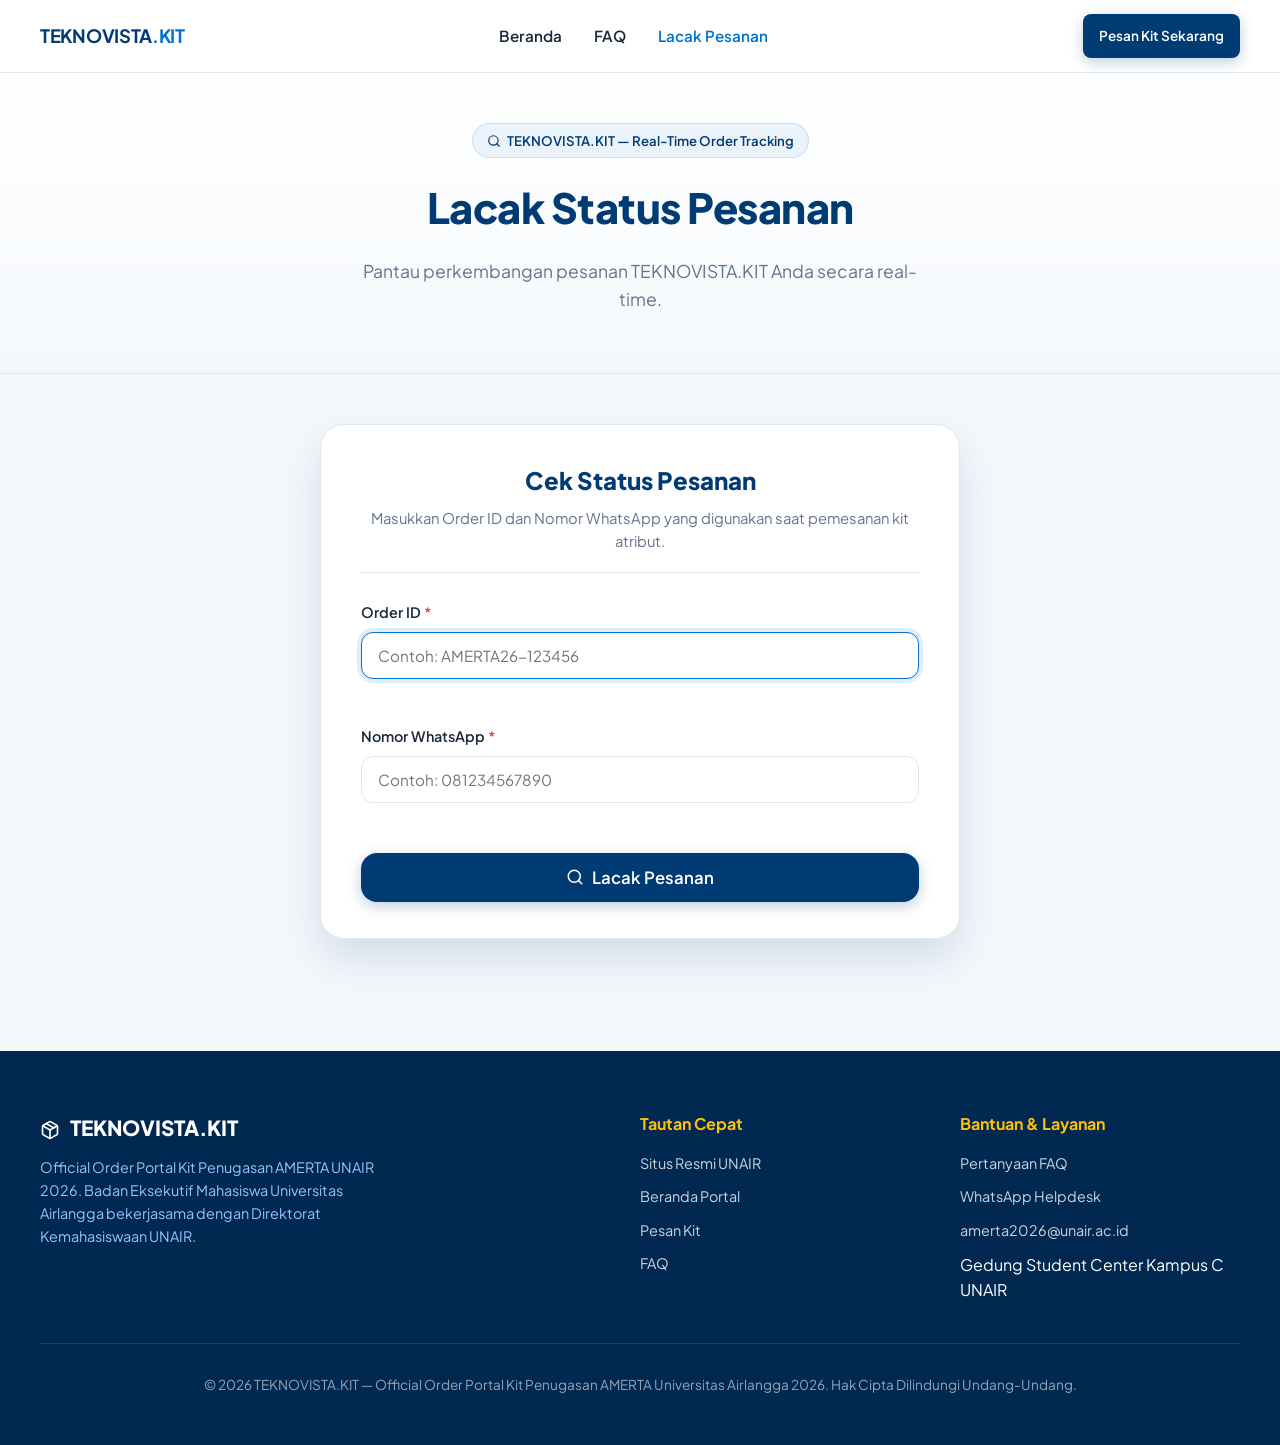
==== commit e2d7d87b: "feat: implement persistent state management with localStorage synchronization and update documentati" ====
--- a/tracking.html
+++ b/tracking.html
@@ -20,7 +20,6 @@
       </a>
       <ul class="nav-links">
         <li><a href="index.html#hero-section">Beranda</a></li>
-        <li><a href="index.html#order-section">Pesan Kit</a></li>
         <li><a href="index.html#faq-section">FAQ</a></li>
         <li><a href="tracking.html" style="color: var(--accent);">Lacak Pesanan</a></li>
       </ul>
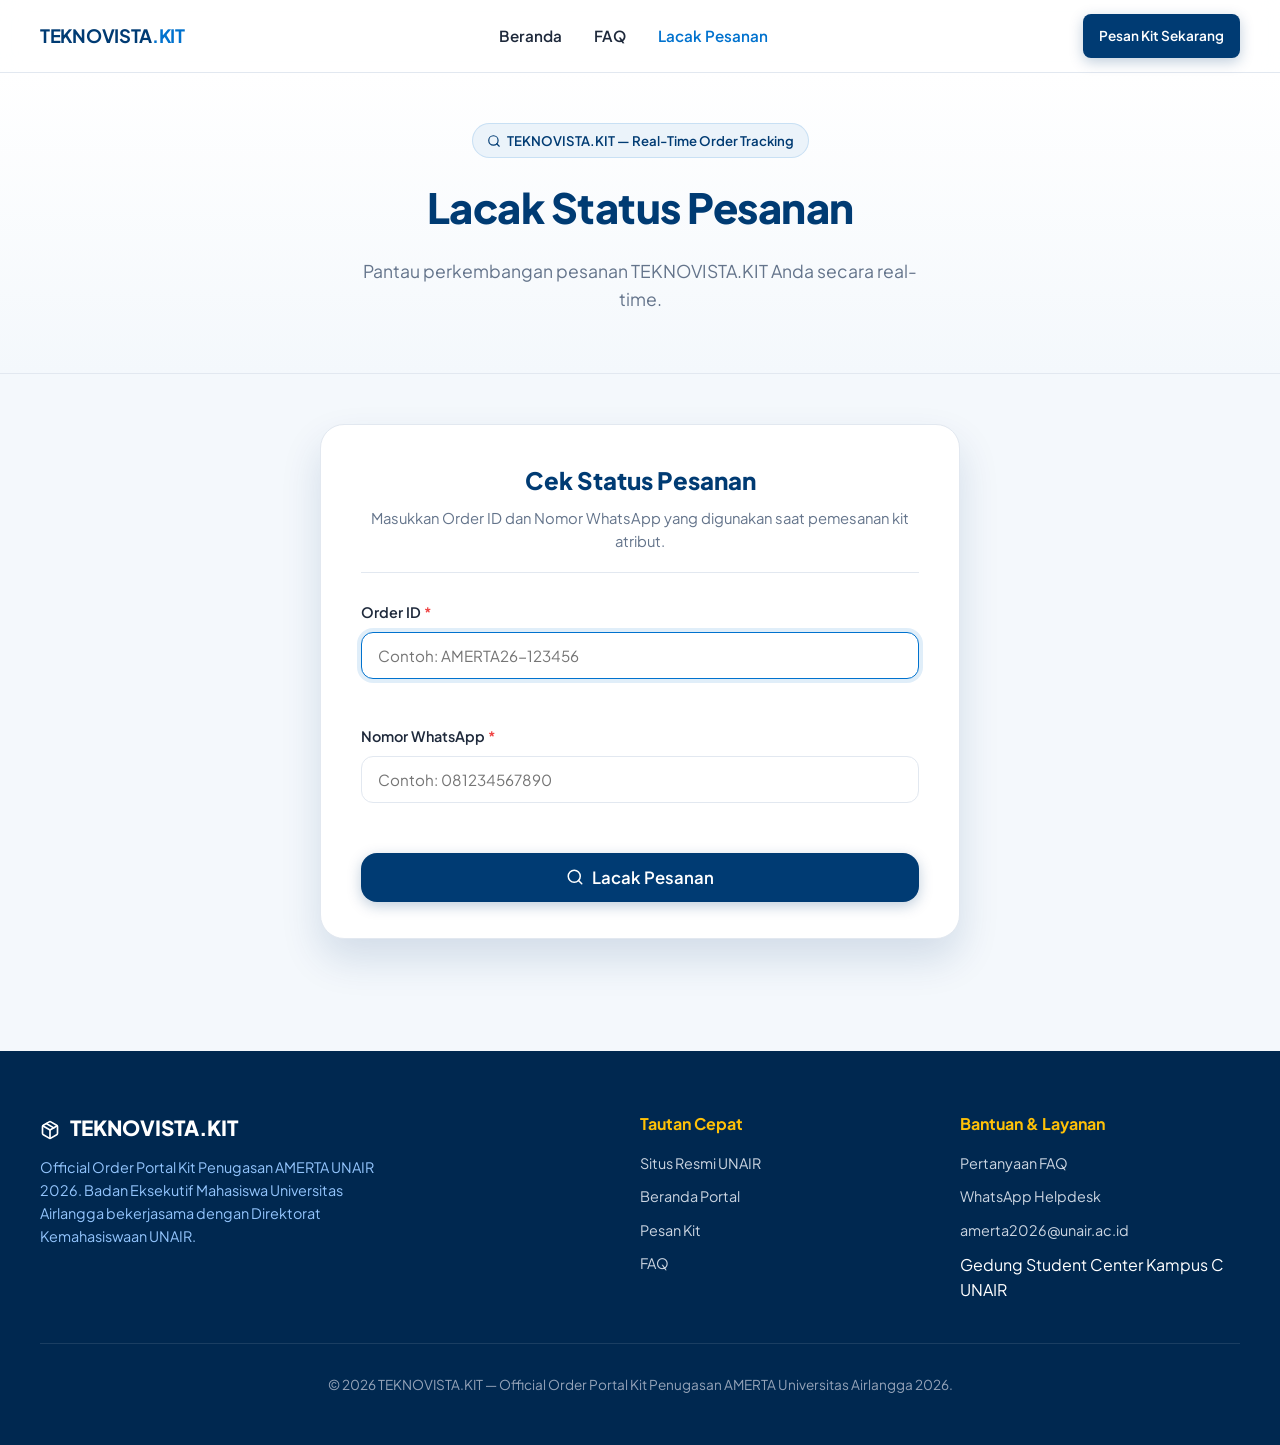
==== commit 59f75a8e: "fix: Fixing product catalog image & price with updated portal UI elements" ====
--- a/tracking.html
+++ b/tracking.html
@@ -140,7 +140,7 @@
           <h5>Bantuan &amp; Layanan</h5>
           <div class="footer-links">
             <a href="index.html#faq-section">Pertanyaan FAQ</a>
-            <a href="https://wa.me/6281234567890" target="_blank" rel="noopener">WhatsApp Helpdesk</a>
+            <a href="https://wa.me/62881036633600" target="_blank" rel="noopener">WhatsApp Helpdesk</a>
             <a href="mailto:amerta2026@unair.ac.id">amerta2026@unair.ac.id</a>
             <span>Gedung Student Center Kampus C UNAIR</span>
           </div>
@@ -148,7 +148,7 @@
       </div>
 
       <div class="footer-bottom">
-        &copy; 2026 TEKNOVISTA.KIT — Official Order Portal Kit Penugasan AMERTA Universitas Airlangga 2026. Hak Cipta Dilindungi Undang-Undang.
+        &copy; 2026 TEKNOVISTA.KIT — Official Order Portal Kit Penugasan AMERTA Universitas Airlangga 2026.
       </div>
     </div>
   </footer>
--- a/css/style.css
+++ b/css/style.css
@@ -209,7 +209,7 @@
     display: flex !important;
     width: 100%;
     order: 3;
-    justify-content: flex-start;
+    justify-content: center;
     align-items: center;
     gap: 8px;
     padding-top: 10px;
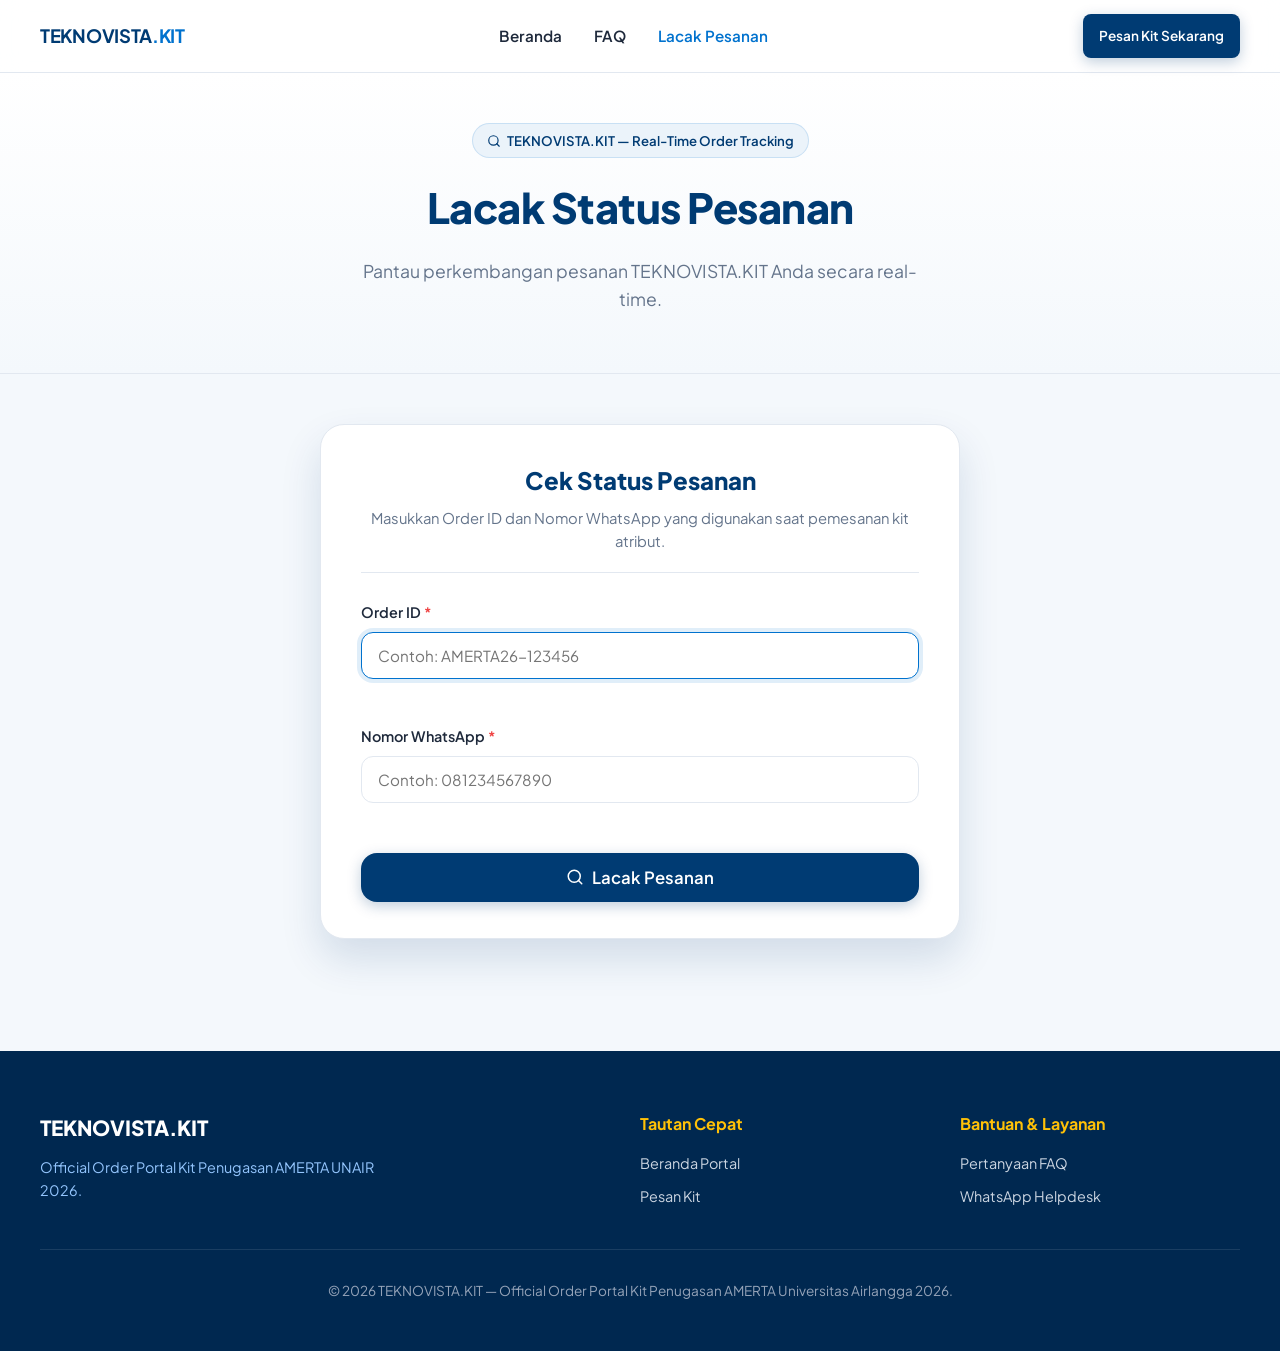
==== commit c8ca7608: "Fix: update FAQ content, Footer content, and WhatsApp number for Contact Person" ====
--- a/tracking.html
+++ b/tracking.html
@@ -117,32 +117,26 @@
     <div class="container">
       <div class="footer-grid">
         <div class="footer-brand">
-          <h4>
-            <svg class="lucide-icon" style="margin-right: 6px;" xmlns="http://www.w3.org/2000/svg" width="20" height="20" viewBox="0 0 24 24" fill="none" stroke="currentColor" stroke-width="2" stroke-linecap="round" stroke-linejoin="round"><path d="m7.5 4.27 9 5.15"/><path d="M21 8a2 2 0 0 0-1-1.73l-7-4a2 2 0 0 0-2 0l-7 4A2 2 0 0 0 3 8v8a2 2 0 0 0 1 1.73l7 4a2 2 0 0 0 2 0l7-4A2 2 0 0 0 21 16Z"/><path d="m3.3 7 8.7 5 8.7-5"/><path d="M12 22V12"/></svg>
-            <span>TEKNOVISTA.KIT</span>
-          </h4>
+          <h4>TEKNOVISTA.KIT</h4>
           <p>
-            Official Order Portal Kit Penugasan AMERTA UNAIR 2026. Badan Eksekutif Mahasiswa Universitas Airlangga bekerjasama dengan Direktorat Kemahasiswaan UNAIR.
+            Official Order Portal Kit Penugasan AMERTA UNAIR 2026.
           </p>
         </div>
 
         <div class="footer-col">
           <h5>Tautan Cepat</h5>
           <div class="footer-links">
-            <a href="https://unair.ac.id" target="_blank" rel="noopener">Situs Resmi UNAIR</a>
-            <a href="index.html#hero-section">Beranda Portal</a>
-            <a href="index.html#order-section">Pesan Kit</a>
-            <a href="index.html#faq-section">FAQ</a>
+            <a href="#hero-section">Beranda Portal</a>
+            <a href="#order-section">Pesan Kit</a>
           </div>
         </div>
 
         <div class="footer-col">
           <h5>Bantuan &amp; Layanan</h5>
           <div class="footer-links">
-            <a href="index.html#faq-section">Pertanyaan FAQ</a>
+            <a href="#faq-section">Pertanyaan FAQ</a>
             <a href="https://wa.me/62881036633600" target="_blank" rel="noopener">WhatsApp Helpdesk</a>
-            <a href="mailto:amerta2026@unair.ac.id">amerta2026@unair.ac.id</a>
-            <span>Gedung Student Center Kampus C UNAIR</span>
+            <!-- <span>Gedung Student Center Kampus C UNAIR</span> -->
           </div>
         </div>
       </div>
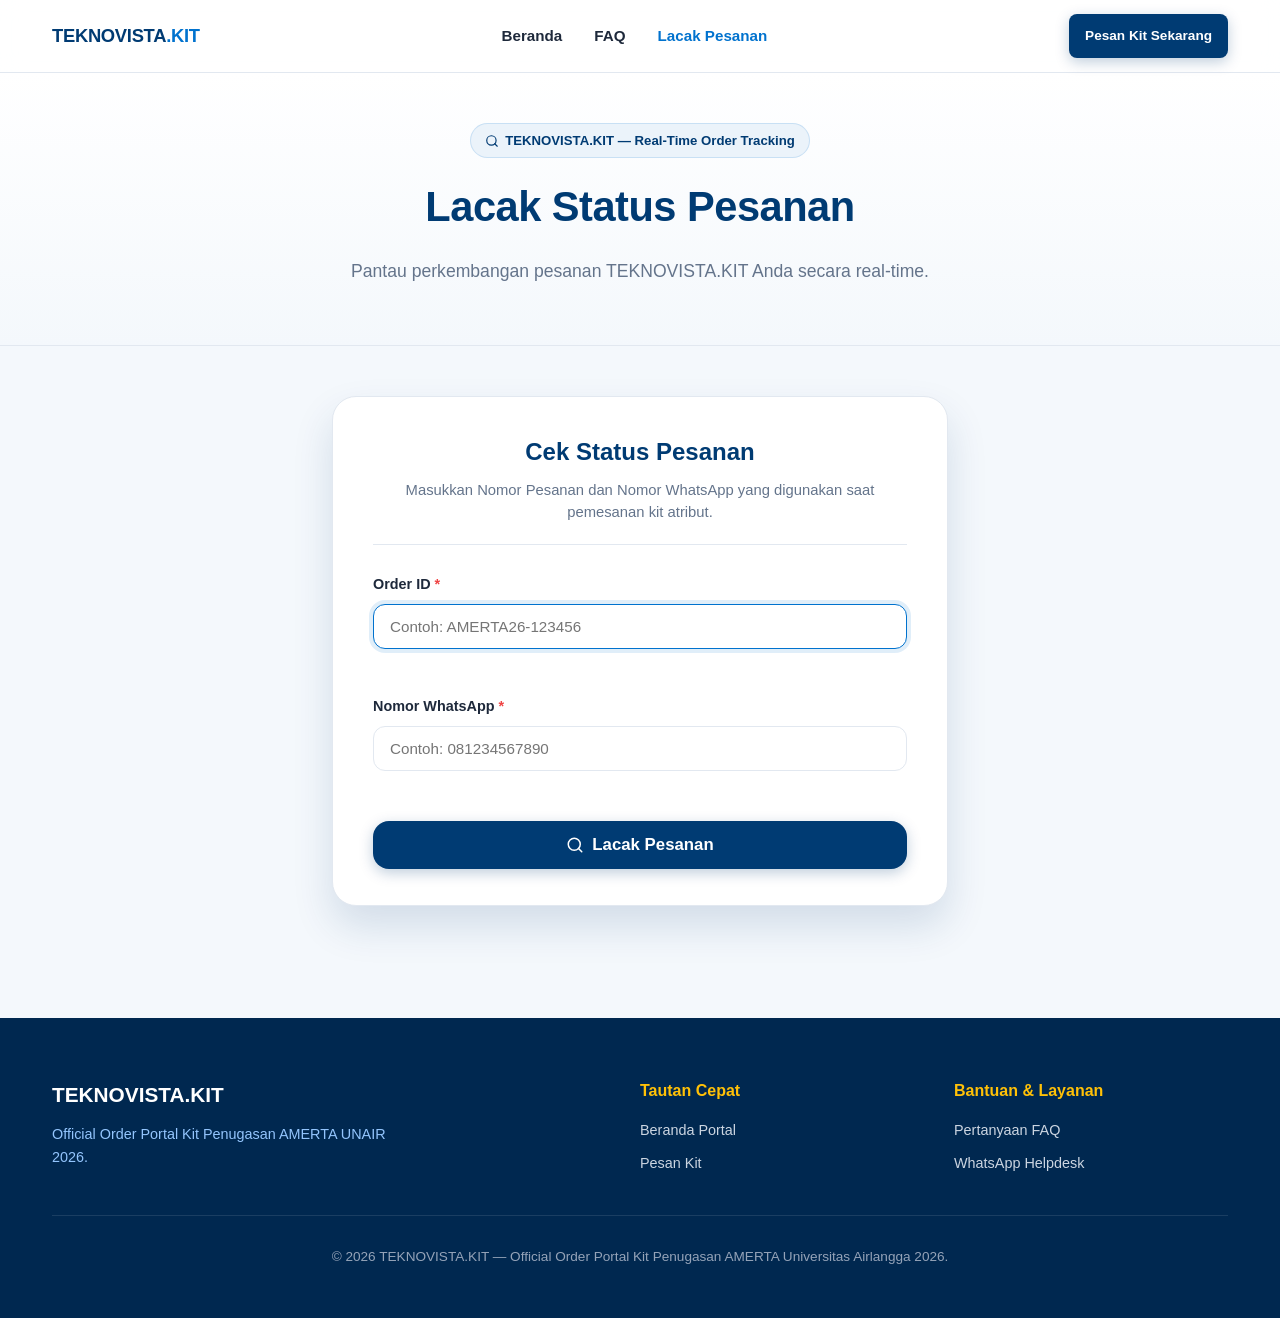
==== commit 055adcd1: "Fix: improving the website performance & minor change on assets" ====
--- a/tracking.html
+++ b/tracking.html
@@ -3,10 +3,11 @@
 <head>
   <meta charset="UTF-8" />
   <meta name="viewport" content="width=device-width, initial-scale=1.0" />
-  <title>Lacak Status Pesanan — TEKNOVISTA.KIT AMERTA 2026</title>
+  <title>TEKNOVISTA.KIT</title>
   <meta name="description" content="Pantau perkembangan pesanan TEKNOVISTA.KIT Kit Penugasan AMERTA Universitas Airlangga 2026 secara real-time." />
   <meta name="keywords" content="Lacak Pesanan TEKNOVISTA.KIT, AMERTA 2026, Tracking Order UNAIR" />
   <link rel="stylesheet" href="css/style.css" />
+  <link rel="icon" type="image/x-icon" href="assets/icons/logo_tekno.webp">
 </head>
 <body>
 
@@ -54,7 +55,7 @@
         <div class="tracking-card">
           <div class="tracking-card-header">
             <h3>Cek Status Pesanan</h3>
-            <p>Masukkan Order ID dan Nomor WhatsApp yang digunakan saat pemesanan kit atribut.</p>
+            <p>Masukkan Nomor Pesanan dan Nomor WhatsApp yang digunakan saat pemesanan kit atribut.</p>
           </div>
 
           <form id="trackingForm" onsubmit="return false;" aria-label="Formulir Lacak Pesanan">
--- a/css/style.css
+++ b/css/style.css
@@ -1,4 +1,3 @@
-@import url('https://fonts.googleapis.com/css2?family=Plus+Jakarta+Sans:wght@400;500;600;700;800&display=swap');
 
 /* ==========================================================================
    1. DESIGN SYSTEM & VARIABLES
@@ -1047,19 +1046,23 @@
 }
 
 .select-thumb {
-  width: 70px;
-  height: 70px;
+  width: 120px;
+  height: 150px;
   border-radius: var(--radius-sm);
   background-color: var(--background);
   display: flex;
   align-items: center;
   justify-content: center;
   flex-shrink: 0;
-  padding: 6px;
+  padding: 8px;
+  border: 1px solid rgba(0, 59, 115, 0.06);
 }
 
 .select-thumb img {
-  max-height: 100%;
+  width: 100%;
+  height: 100%;
+  object-fit: contain;
+  display: block;
 }
 
 .select-details {
@@ -1085,7 +1088,7 @@
   margin-top: 6px;
   line-height: 1.45;
   display: -webkit-box;
-  -webkit-line-clamp: 2;
+  -webkit-line-clamp: 3;
   -webkit-box-orient: vertical;
   overflow: hidden;
 }
@@ -2286,6 +2289,7 @@
   .timeline-item {
     gap: 12px;
   }
+  .tracking-special-card {
     flex-direction: column;
     text-align: center;
     align-items: center;
@@ -2486,6 +2490,14 @@
   margin-top: 2px;
 }
 
+@media (max-width: 1023px) {
+  .select-thumb {
+    width: 104px;
+    height: 135px;
+    padding: 7px;
+  }
+}
+
 @media (max-width: 767px) {
   .selection-grid {
     grid-template-columns: 1fr;
@@ -2496,8 +2508,9 @@
     gap: 14px;
   }
   .select-thumb {
-    width: 60px;
-    height: 60px;
+    width: 94px;
+    height: 125px;
+    padding: 6px;
   }
 }
 
@@ -2507,8 +2520,9 @@
     gap: 12px;
   }
   .select-thumb {
-    width: 52px;
-    height: 52px;
+    width: 82px;
+    height: 110px;
+    padding: 6px;
   }
   .select-checkbox {
     width: 24px;
